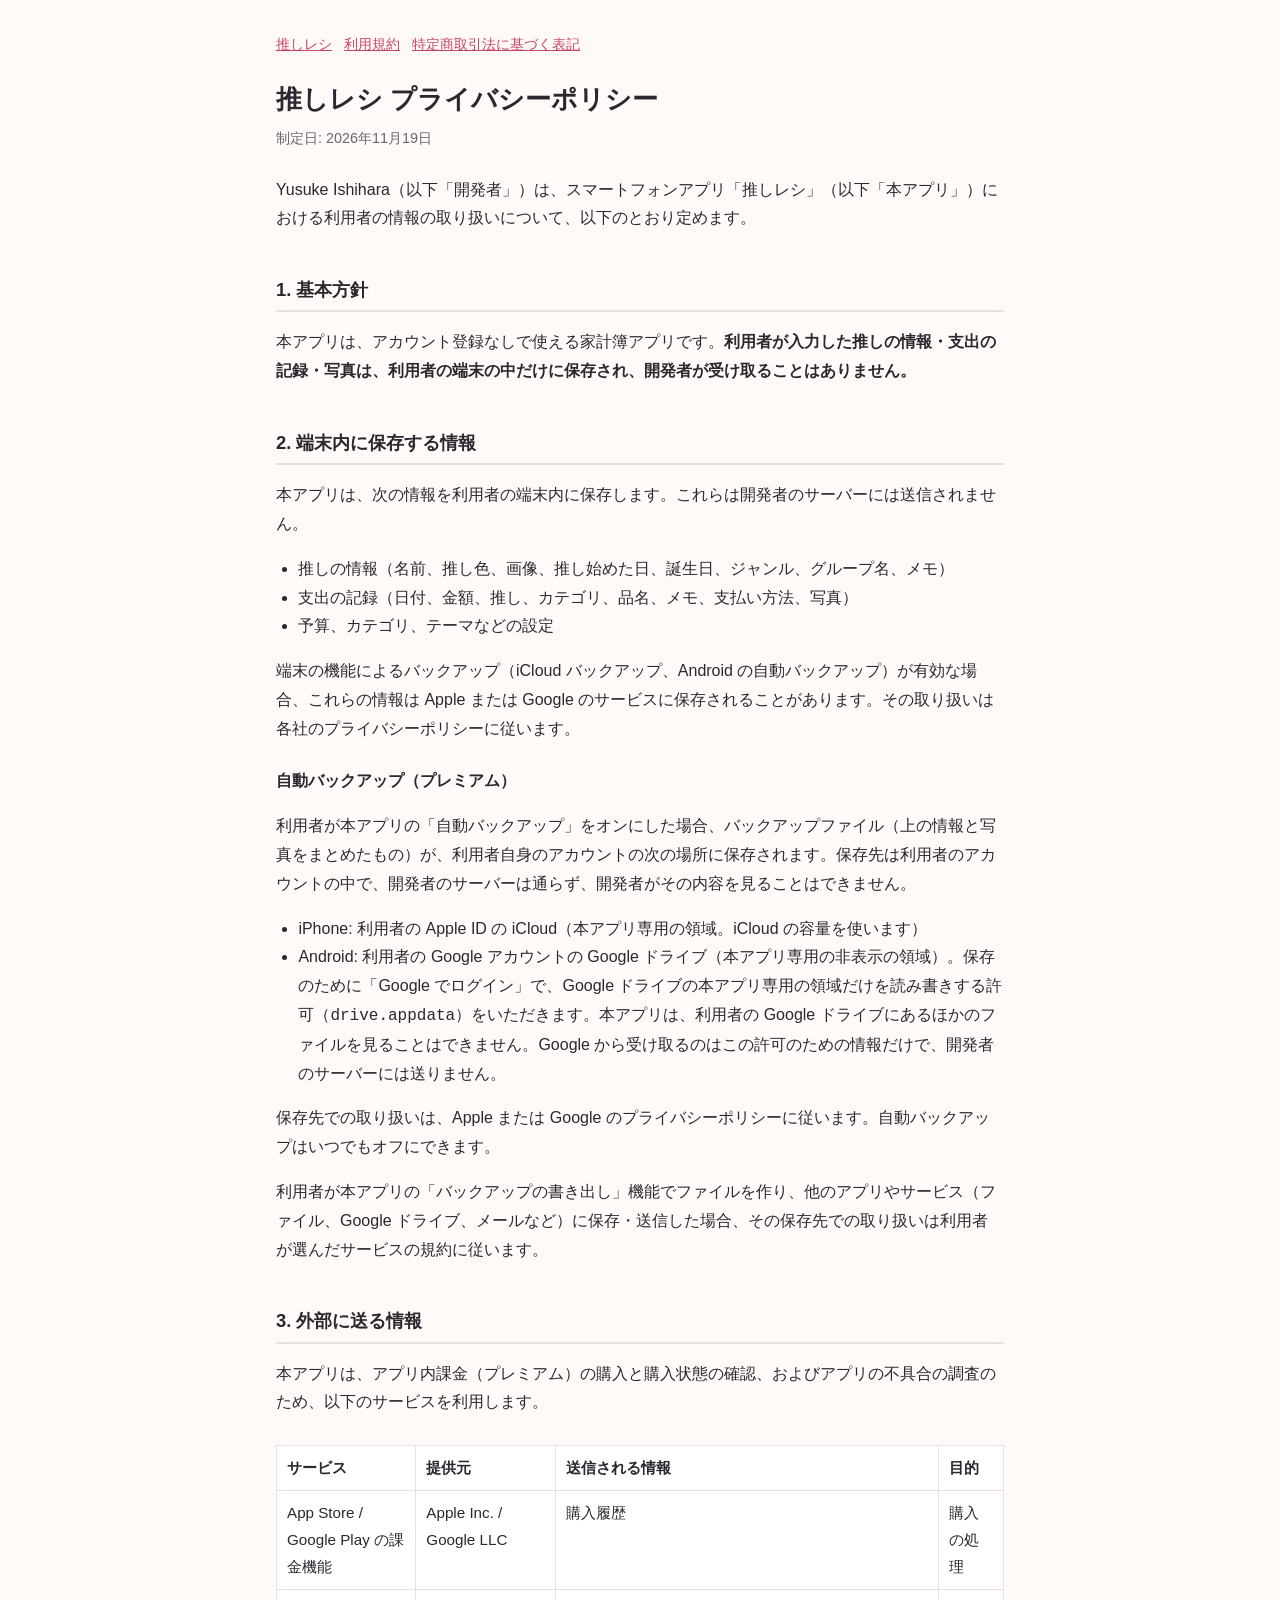
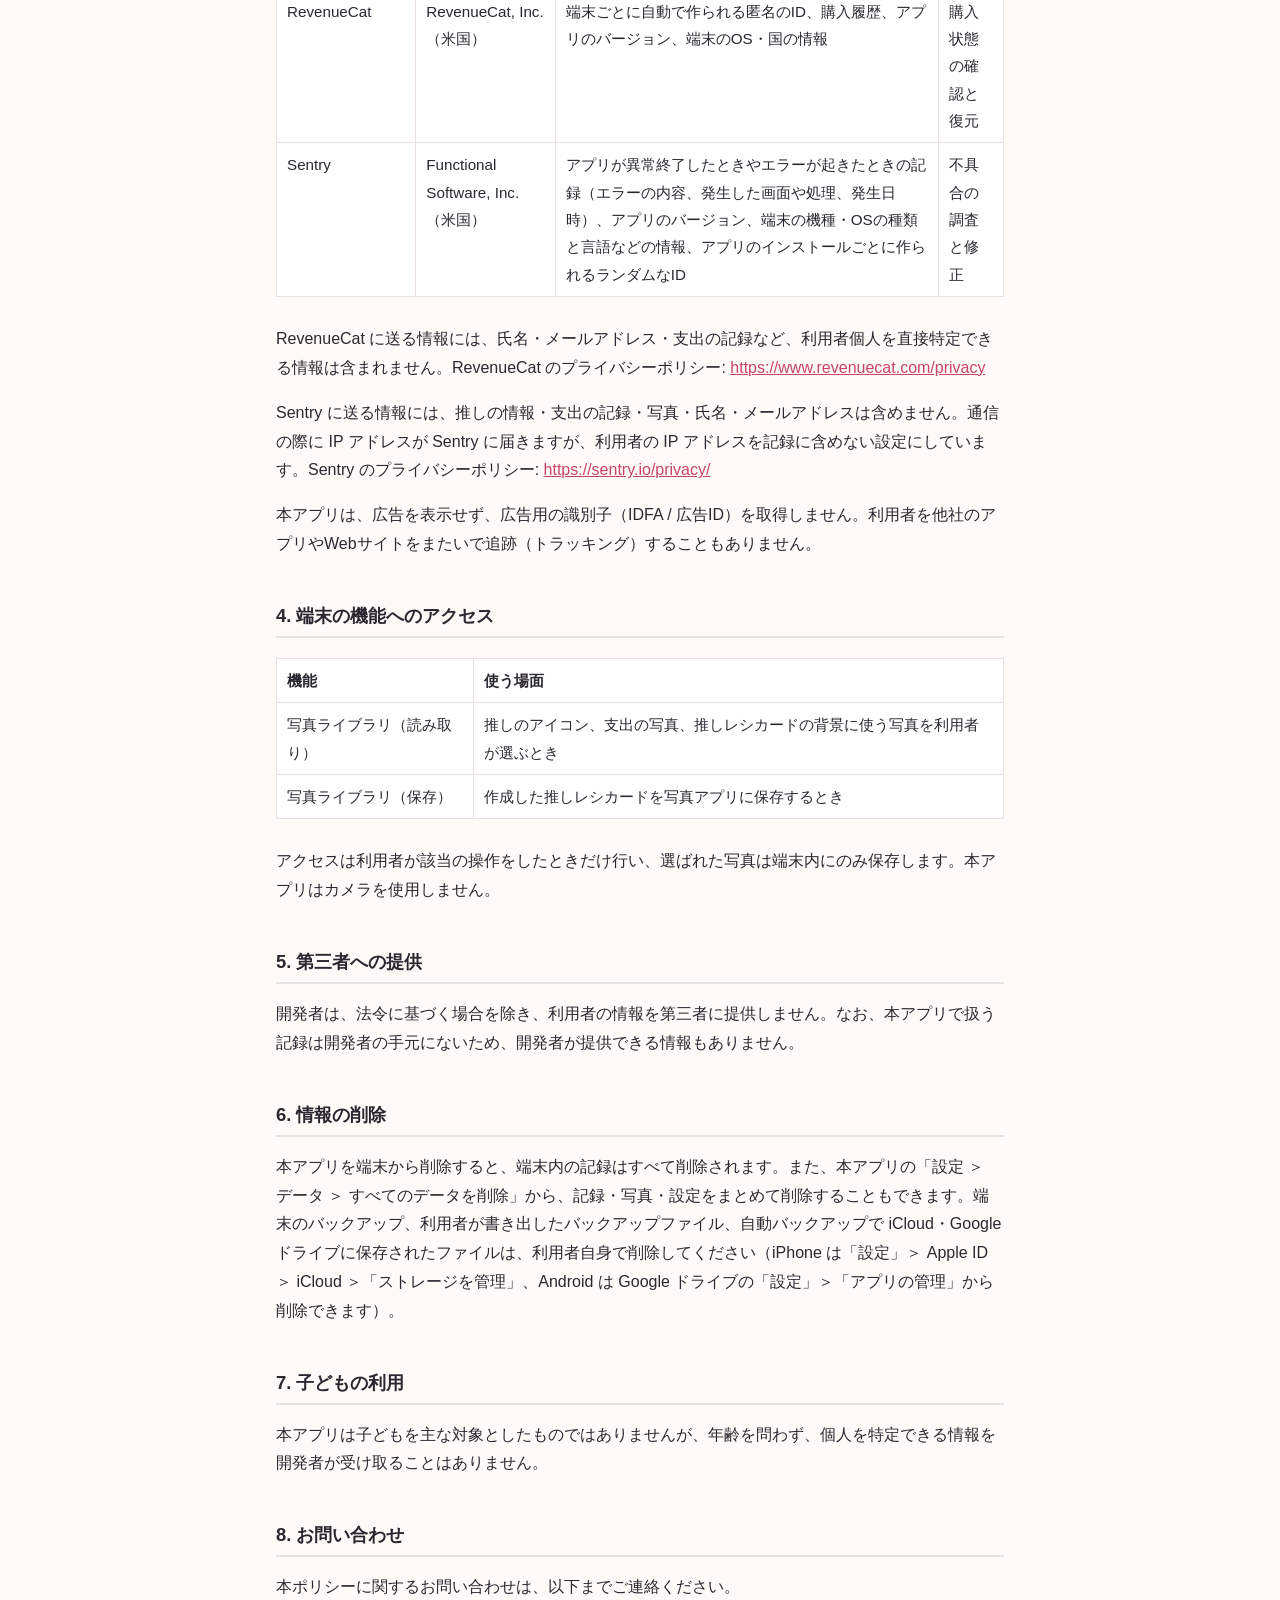
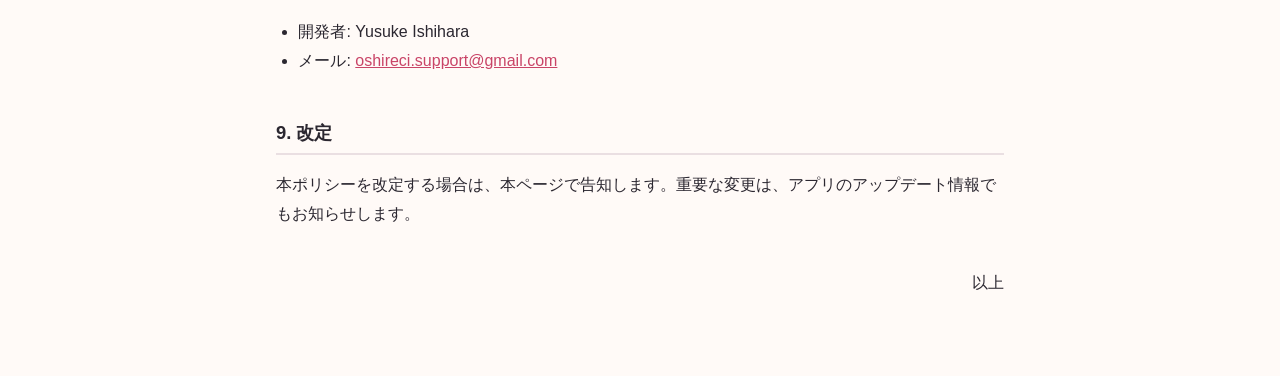
==== privacy.html @ 22c8748c "規約・プライバシーポリシー・特商法表記を公開 Co-Authored-By: Claude Opus 5.5 <noreply@anthropic.com>" ====
<!doctype html>
<html lang="ja">
<head>
<meta charset="utf-8">
<meta name="viewport" content="width=device-width, initial-scale=1">
<title>推しレシ プライバシーポリシー</title>
<link rel="stylesheet" href="style.css">
</head>
<body>
<main>
<nav><a href="./">推しレシ</a><a href="terms.html">利用規約</a><a href="tokushoho.html">特定商取引法に基づく表記</a></nav>
<h1>推しレシ プライバシーポリシー</h1>
<p class="date">制定日: 2026年11月19日</p>

<p>Yusuke Ishihara（以下「開発者」）は、スマートフォンアプリ「推しレシ」（以下「本アプリ」）における利用者の情報の取り扱いについて、以下のとおり定めます。</p>

<h2>1. 基本方針</h2>
<p>本アプリは、アカウント登録なしで使える家計簿アプリです。<strong>利用者が入力した推しの情報・支出の記録・写真は、利用者の端末の中だけに保存され、開発者が受け取ることはありません。</strong></p>

<h2>2. 端末内に保存する情報</h2>
<p>本アプリは、次の情報を利用者の端末内に保存します。これらは開発者のサーバーには送信されません。</p>
<ul>
  <li>推しの情報（名前、推し色、画像、推し始めた日、誕生日、ジャンル、グループ名、メモ）</li>
  <li>支出の記録（日付、金額、推し、カテゴリ、品名、メモ、支払い方法、写真）</li>
  <li>予算、カテゴリ、テーマなどの設定</li>
</ul>
<p>端末の機能によるバックアップ（iCloud バックアップ、Android の自動バックアップ）が有効な場合、これらの情報は Apple または Google のサービスに保存されることがあります。その取り扱いは各社のプライバシーポリシーに従います。</p>

<h3>自動バックアップ（プレミアム）</h3>
<p>利用者が本アプリの「自動バックアップ」をオンにした場合、バックアップファイル（上の情報と写真をまとめたもの）が、利用者自身のアカウントの次の場所に保存されます。保存先は利用者のアカウントの中で、開発者のサーバーは通らず、開発者がその内容を見ることはできません。</p>
<ul>
  <li>iPhone: 利用者の Apple ID の iCloud（本アプリ専用の領域。iCloud の容量を使います）</li>
  <li>Android: 利用者の Google アカウントの Google ドライブ（本アプリ専用の非表示の領域）。保存のために「Google でログイン」で、Google ドライブの本アプリ専用の領域だけを読み書きする許可（<code>drive.appdata</code>）をいただきます。本アプリは、利用者の Google ドライブにあるほかのファイルを見ることはできません。Google から受け取るのはこの許可のための情報だけで、開発者のサーバーには送りません。</li>
</ul>
<p>保存先での取り扱いは、Apple または Google のプライバシーポリシーに従います。自動バックアップはいつでもオフにできます。</p>
<p>利用者が本アプリの「バックアップの書き出し」機能でファイルを作り、他のアプリやサービス（ファイル、Google ドライブ、メールなど）に保存・送信した場合、その保存先での取り扱いは利用者が選んだサービスの規約に従います。</p>

<h2>3. 外部に送る情報</h2>
<p>本アプリは、アプリ内課金（プレミアム）の購入と購入状態の確認、およびアプリの不具合の調査のため、以下のサービスを利用します。</p>
<div class="scroll">
<table>
  <tr><th>サービス</th><th>提供元</th><th>送信される情報</th><th>目的</th></tr>
  <tr><td>App Store / Google Play の課金機能</td><td>Apple Inc. / Google LLC</td><td>購入履歴</td><td>購入の処理</td></tr>
  <tr><td>RevenueCat</td><td>RevenueCat, Inc.（米国）</td><td>端末ごとに自動で作られる匿名のID、購入履歴、アプリのバージョン、端末のOS・国の情報</td><td>購入状態の確認と復元</td></tr>
  <tr><td>Sentry</td><td>Functional Software, Inc.（米国）</td><td>アプリが異常終了したときやエラーが起きたときの記録（エラーの内容、発生した画面や処理、発生日時）、アプリのバージョン、端末の機種・OSの種類と言語などの情報、アプリのインストールごとに作られるランダムなID</td><td>不具合の調査と修正</td></tr>
</table>
</div>
<p>RevenueCat に送る情報には、氏名・メールアドレス・支出の記録など、利用者個人を直接特定できる情報は含まれません。RevenueCat のプライバシーポリシー: <a href="https://www.revenuecat.com/privacy">https://www.revenuecat.com/privacy</a></p>
<p>Sentry に送る情報には、推しの情報・支出の記録・写真・氏名・メールアドレスは含めません。通信の際に IP アドレスが Sentry に届きますが、利用者の IP アドレスを記録に含めない設定にしています。Sentry のプライバシーポリシー: <a href="https://sentry.io/privacy/">https://sentry.io/privacy/</a></p>
<p>本アプリは、広告を表示せず、広告用の識別子（IDFA / 広告ID）を取得しません。利用者を他社のアプリやWebサイトをまたいで追跡（トラッキング）することもありません。</p>

<h2>4. 端末の機能へのアクセス</h2>
<div class="scroll">
<table>
  <tr><th>機能</th><th>使う場面</th></tr>
  <tr><td>写真ライブラリ（読み取り）</td><td>推しのアイコン、支出の写真、推しレシカードの背景に使う写真を利用者が選ぶとき</td></tr>
  <tr><td>写真ライブラリ（保存）</td><td>作成した推しレシカードを写真アプリに保存するとき</td></tr>
</table>
</div>
<p>アクセスは利用者が該当の操作をしたときだけ行い、選ばれた写真は端末内にのみ保存します。本アプリはカメラを使用しません。</p>

<h2>5. 第三者への提供</h2>
<p>開発者は、法令に基づく場合を除き、利用者の情報を第三者に提供しません。なお、本アプリで扱う記録は開発者の手元にないため、開発者が提供できる情報もありません。</p>

<h2>6. 情報の削除</h2>
<p>本アプリを端末から削除すると、端末内の記録はすべて削除されます。また、本アプリの「設定 ＞ データ ＞ すべてのデータを削除」から、記録・写真・設定をまとめて削除することもできます。端末のバックアップ、利用者が書き出したバックアップファイル、自動バックアップで iCloud・Google ドライブに保存されたファイルは、利用者自身で削除してください（iPhone は「設定」＞ Apple ID ＞ iCloud ＞「ストレージを管理」、Android は Google ドライブの「設定」＞「アプリの管理」から削除できます）。</p>

<h2>7. 子どもの利用</h2>
<p>本アプリは子どもを主な対象としたものではありませんが、年齢を問わず、個人を特定できる情報を開発者が受け取ることはありません。</p>

<h2>8. お問い合わせ</h2>
<p>本ポリシーに関するお問い合わせは、以下までご連絡ください。</p>
<ul>
  <li>開発者: Yusuke Ishihara</li>
  <li>メール: <a href="mailto:oshireci.support@gmail.com">oshireci.support@gmail.com</a></li>
</ul>

<h2>9. 改定</h2>
<p>本ポリシーを改定する場合は、本ページで告知します。重要な変更は、アプリのアップデート情報でもお知らせします。</p>

<p class="end">以上</p>
</main>
</body>
</html>
---- style.css ----
:root {
  --bg: #fffaf7;
  --text: #2b2730;
  --muted: #6b6470;
  --accent: #c94467;
  --line: #eadfe2;
  --card: #ffffff;
}
@media (prefers-color-scheme: dark) {
  :root {
    --bg: #1c1a1f;
    --text: #ece8ee;
    --muted: #a59fa9;
    --accent: #f08aa2;
    --line: #3a353e;
    --card: #252228;
  }
}
* { box-sizing: border-box; }
body {
  margin: 0;
  background: var(--bg);
  color: var(--text);
  font-family: -apple-system, BlinkMacSystemFont, "Hiragino Sans", "Noto Sans JP", "Yu Gothic UI", sans-serif;
  line-height: 1.8;
  font-size: 16px;
}
main { max-width: 760px; margin: 0 auto; padding: 32px 16px 64px; }
h1 { font-size: 1.6rem; line-height: 1.4; margin: 0 0 8px; }
h2 { font-size: 1.15rem; margin: 40px 0 8px; padding-bottom: 4px; border-bottom: 2px solid var(--line); }
h3 { font-size: 1rem; margin: 24px 0 4px; }
.date { color: var(--muted); font-size: 0.9rem; margin: 0 0 24px; }
a { color: var(--accent); overflow-wrap: anywhere; }
.scroll { overflow-x: auto; }
table { width: 100%; border-collapse: collapse; margin: 12px 0; font-size: 0.95rem; background: var(--card); }
th, td { border: 1px solid var(--line); padding: 8px 10px; text-align: left; vertical-align: top; }
ol, ul { padding-left: 1.4em; }
nav { margin-bottom: 24px; font-size: 0.9rem; }
nav a { margin-right: 12px; }
.end { margin-top: 40px; text-align: right; }
.links { list-style: none; padding: 0; }
.links li { margin: 12px 0; }
.links a { display: block; padding: 16px; background: var(--card); border: 1px solid var(--line); border-radius: 12px; text-decoration: none; font-weight: bold; }
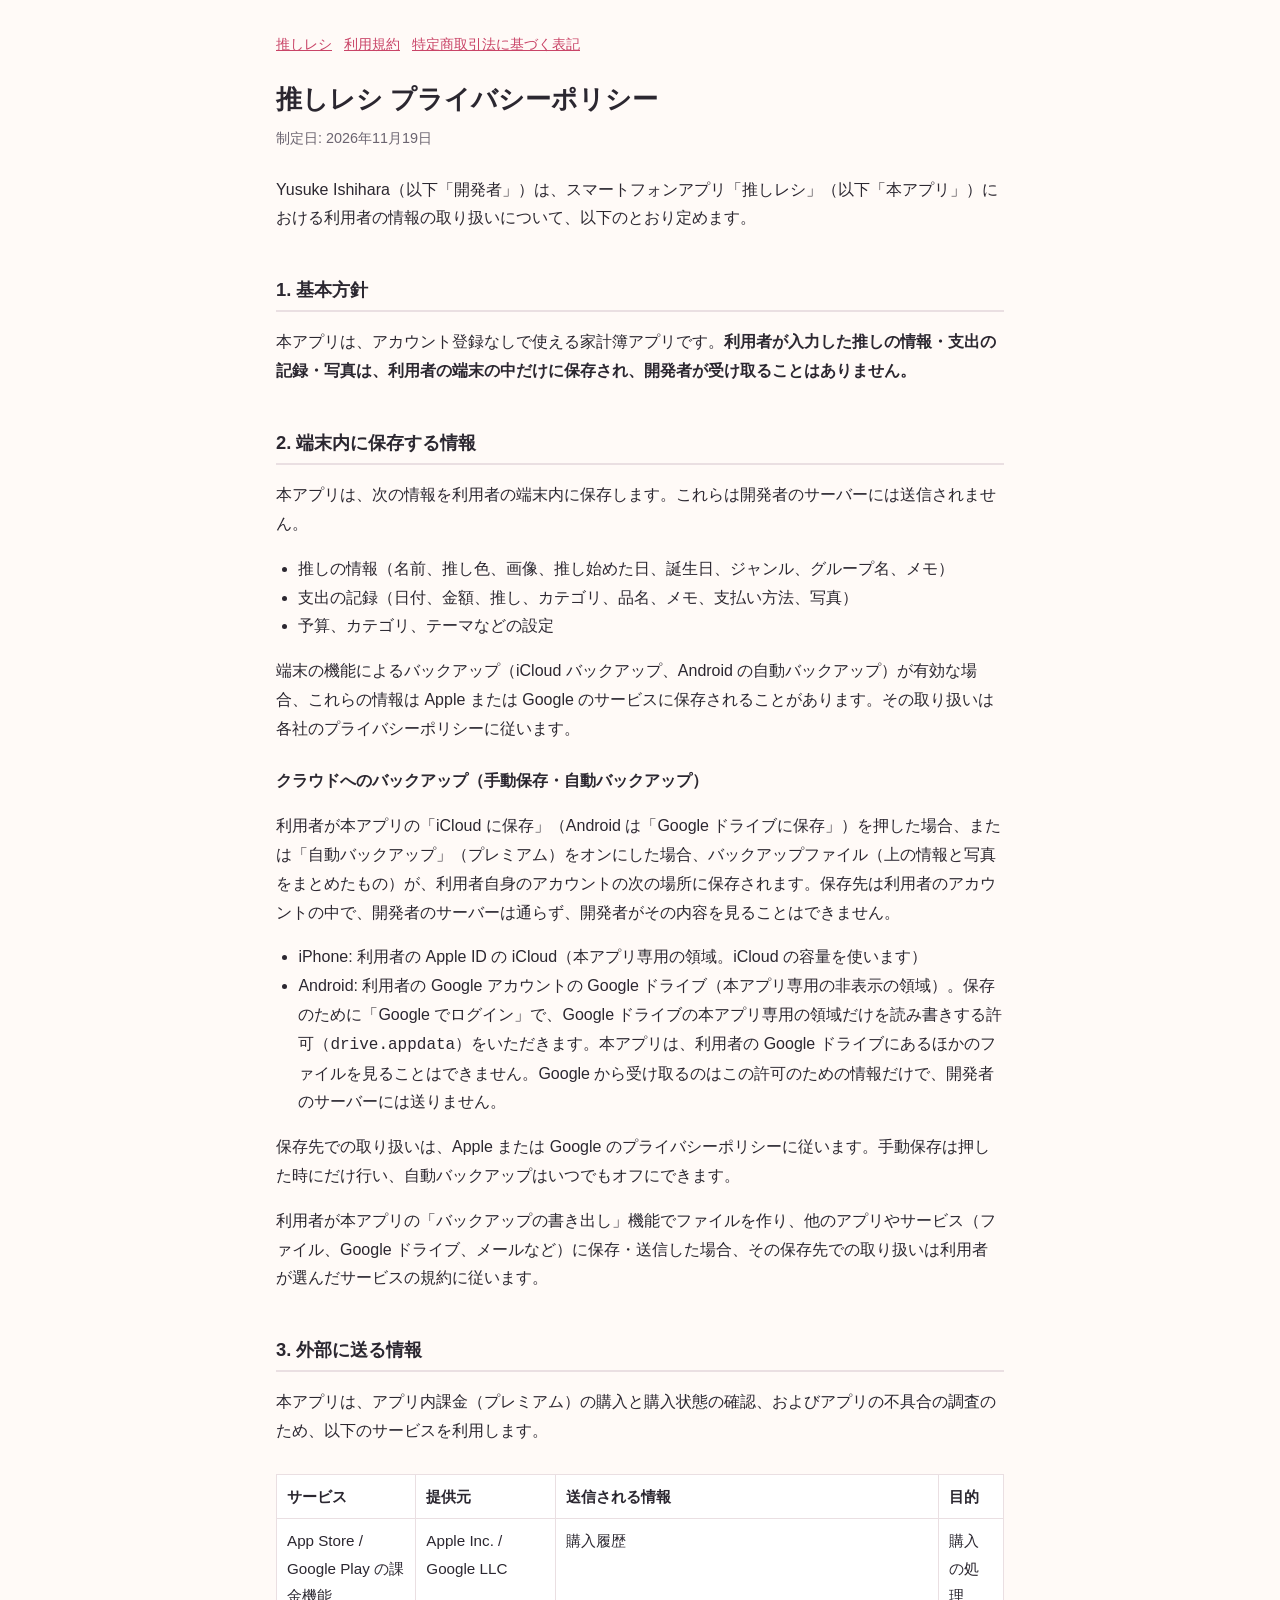
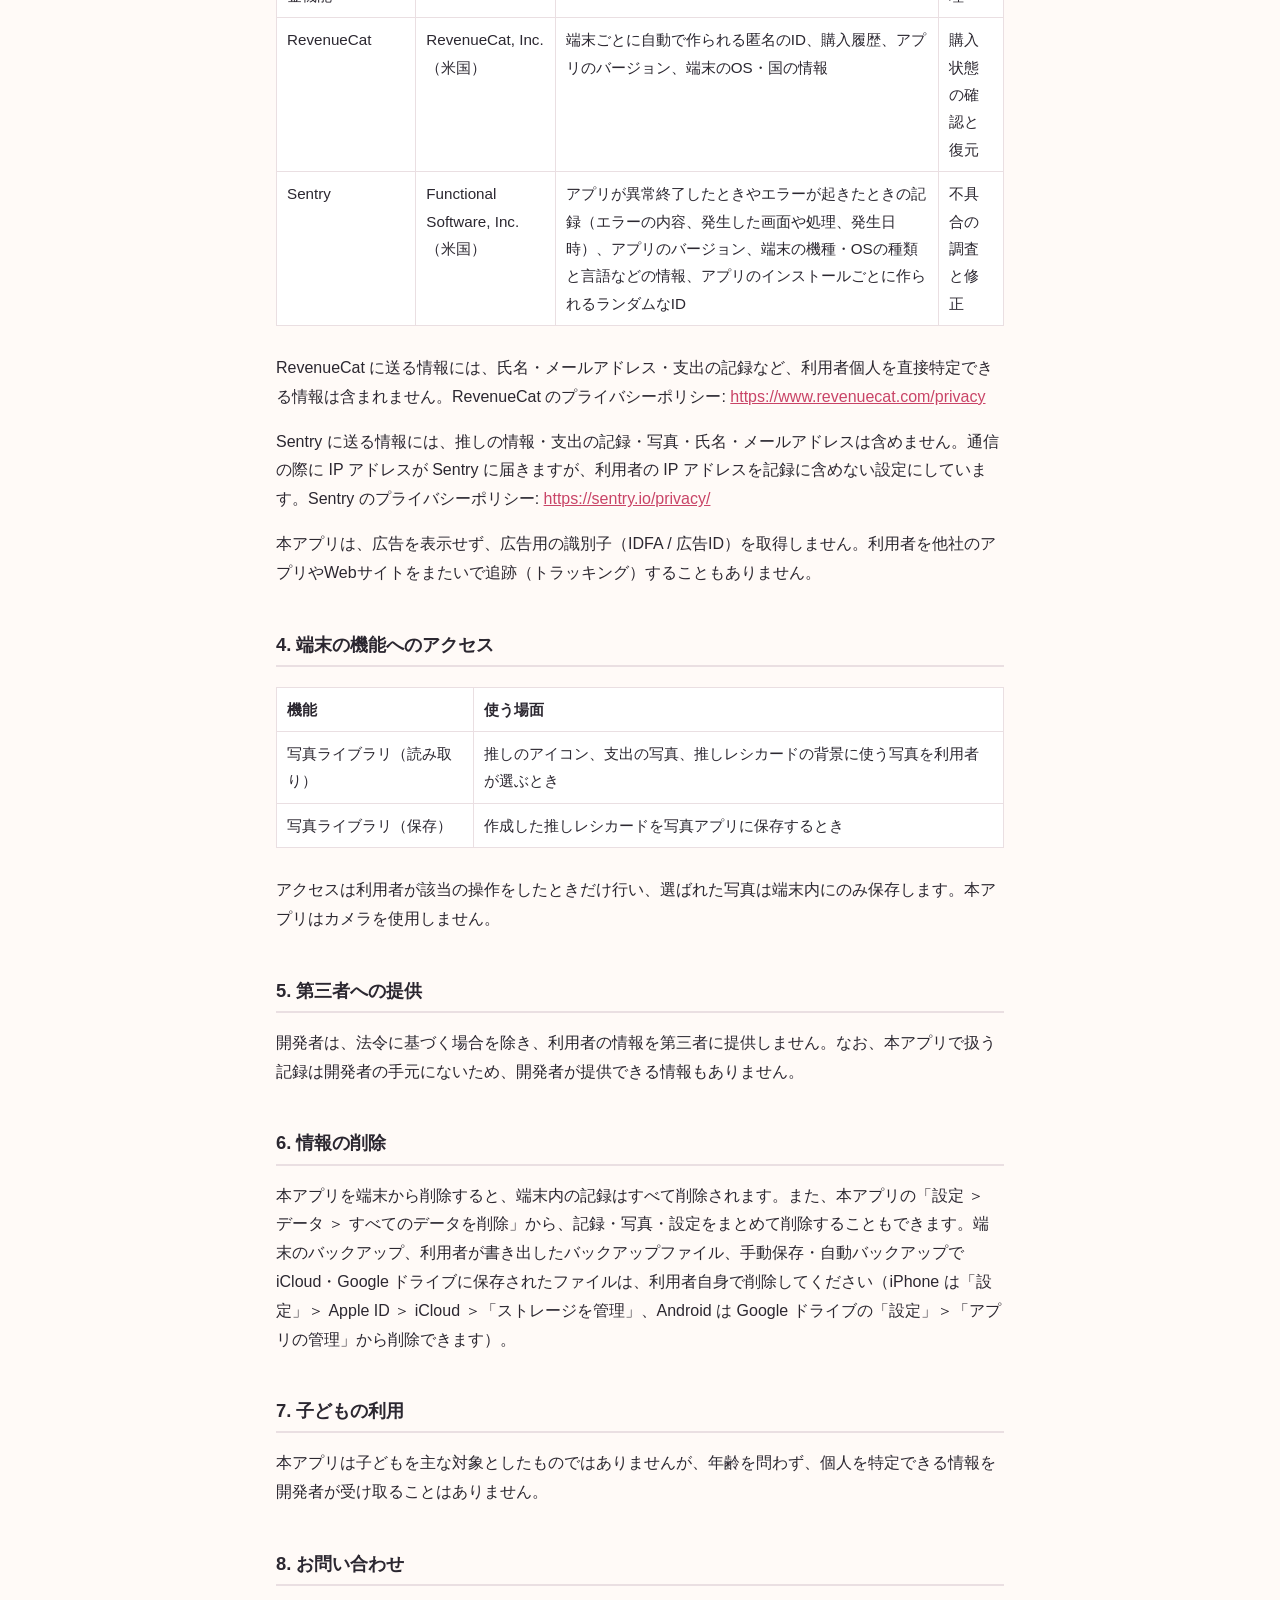
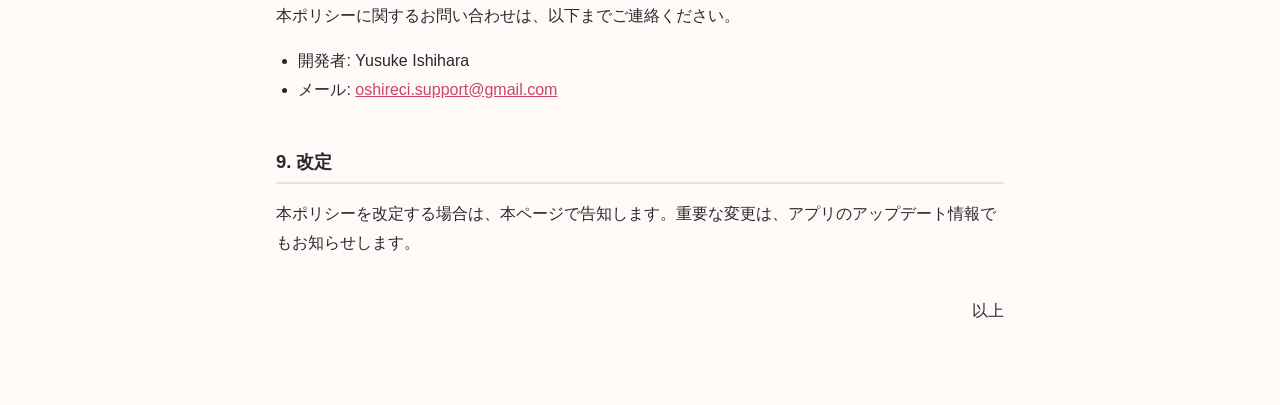
==== commit de3ef690: "プライバシーポリシー: クラウドへの手動保存（無料）を追記 Co-Authored-By: Claude Opus 5.5 <noreply@anthropic.com>" ====
--- a/privacy.html
+++ b/privacy.html
@@ -26,13 +26,13 @@
 </ul>
 <p>端末の機能によるバックアップ（iCloud バックアップ、Android の自動バックアップ）が有効な場合、これらの情報は Apple または Google のサービスに保存されることがあります。その取り扱いは各社のプライバシーポリシーに従います。</p>
 
-<h3>自動バックアップ（プレミアム）</h3>
-<p>利用者が本アプリの「自動バックアップ」をオンにした場合、バックアップファイル（上の情報と写真をまとめたもの）が、利用者自身のアカウントの次の場所に保存されます。保存先は利用者のアカウントの中で、開発者のサーバーは通らず、開発者がその内容を見ることはできません。</p>
+<h3>クラウドへのバックアップ（手動保存・自動バックアップ）</h3>
+<p>利用者が本アプリの「iCloud に保存」（Android は「Google ドライブに保存」）を押した場合、または「自動バックアップ」（プレミアム）をオンにした場合、バックアップファイル（上の情報と写真をまとめたもの）が、利用者自身のアカウントの次の場所に保存されます。保存先は利用者のアカウントの中で、開発者のサーバーは通らず、開発者がその内容を見ることはできません。</p>
 <ul>
   <li>iPhone: 利用者の Apple ID の iCloud（本アプリ専用の領域。iCloud の容量を使います）</li>
   <li>Android: 利用者の Google アカウントの Google ドライブ（本アプリ専用の非表示の領域）。保存のために「Google でログイン」で、Google ドライブの本アプリ専用の領域だけを読み書きする許可（<code>drive.appdata</code>）をいただきます。本アプリは、利用者の Google ドライブにあるほかのファイルを見ることはできません。Google から受け取るのはこの許可のための情報だけで、開発者のサーバーには送りません。</li>
 </ul>
-<p>保存先での取り扱いは、Apple または Google のプライバシーポリシーに従います。自動バックアップはいつでもオフにできます。</p>
+<p>保存先での取り扱いは、Apple または Google のプライバシーポリシーに従います。手動保存は押した時にだけ行い、自動バックアップはいつでもオフにできます。</p>
 <p>利用者が本アプリの「バックアップの書き出し」機能でファイルを作り、他のアプリやサービス（ファイル、Google ドライブ、メールなど）に保存・送信した場合、その保存先での取り扱いは利用者が選んだサービスの規約に従います。</p>
 
 <h2>3. 外部に送る情報</h2>
@@ -63,7 +63,7 @@
 <p>開発者は、法令に基づく場合を除き、利用者の情報を第三者に提供しません。なお、本アプリで扱う記録は開発者の手元にないため、開発者が提供できる情報もありません。</p>
 
 <h2>6. 情報の削除</h2>
-<p>本アプリを端末から削除すると、端末内の記録はすべて削除されます。また、本アプリの「設定 ＞ データ ＞ すべてのデータを削除」から、記録・写真・設定をまとめて削除することもできます。端末のバックアップ、利用者が書き出したバックアップファイル、自動バックアップで iCloud・Google ドライブに保存されたファイルは、利用者自身で削除してください（iPhone は「設定」＞ Apple ID ＞ iCloud ＞「ストレージを管理」、Android は Google ドライブの「設定」＞「アプリの管理」から削除できます）。</p>
+<p>本アプリを端末から削除すると、端末内の記録はすべて削除されます。また、本アプリの「設定 ＞ データ ＞ すべてのデータを削除」から、記録・写真・設定をまとめて削除することもできます。端末のバックアップ、利用者が書き出したバックアップファイル、手動保存・自動バックアップで iCloud・Google ドライブに保存されたファイルは、利用者自身で削除してください（iPhone は「設定」＞ Apple ID ＞ iCloud ＞「ストレージを管理」、Android は Google ドライブの「設定」＞「アプリの管理」から削除できます）。</p>
 
 <h2>7. 子どもの利用</h2>
 <p>本アプリは子どもを主な対象としたものではありませんが、年齢を問わず、個人を特定できる情報を開発者が受け取ることはありません。</p>
